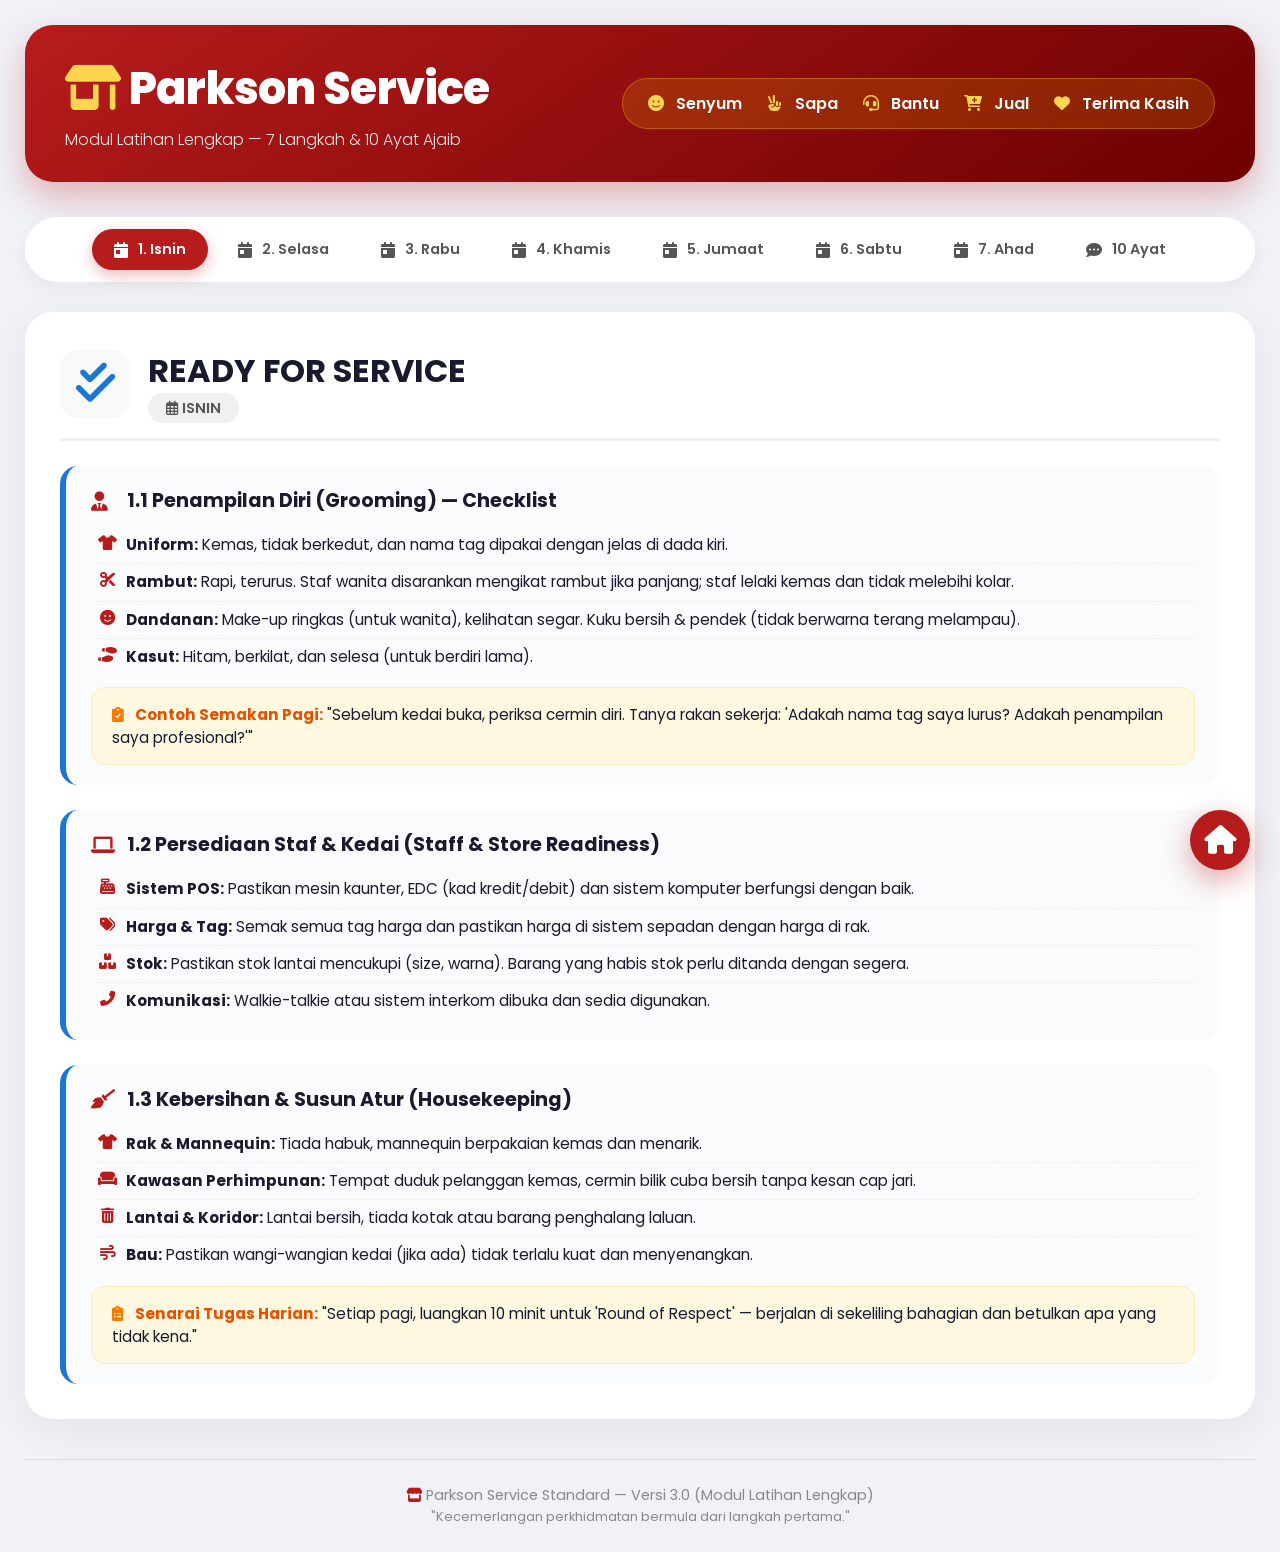
==== 7step.html @ 81b910d2 "Add files via upload" ====
<!DOCTYPE html>
<html lang="ms">
<head>
    <meta charset="UTF-8">
    <meta name="viewport" content="width=device-width, initial-scale=1.0">
    <title>📘 Parkson - Modul Latihan Perkhidmatan (Lengkap)</title>
    <!-- Font Awesome 6 -->
    <link rel="stylesheet" href="https://cdnjs.cloudflare.com/ajax/libs/font-awesome/6.0.0-beta3/css/all.min.css">
    <!-- Google Font: Poppins -->
    <link href="https://fonts.googleapis.com/css2?family=Poppins:wght@300;400;600;700;800&display=swap" rel="stylesheet">
    <style>
        * {
            margin: 0;
            padding: 0;
            box-sizing: border-box;
        }

        body {
            font-family: 'Poppins', sans-serif;
            background: #f0f2f8;
            color: #1a1a2e;
            padding: 25px;
        }

        .container {
            max-width: 1300px;
            margin: 0 auto;
        }

        /* ===== HEADER ===== */
        .hero {
            background: linear-gradient(145deg, #b71c1c 0%, #6d0000 100%);
            border-radius: 28px;
            padding: 30px 40px;
            margin-bottom: 35px;
            color: white;
            box-shadow: 0 15px 35px rgba(183, 28, 28, 0.3);
            display: flex;
            flex-wrap: wrap;
            justify-content: space-between;
            align-items: center;
        }

        .hero-left h1 {
            font-size: 2.8rem;
            font-weight: 800;
            letter-spacing: -1px;
        }
        .hero-left h1 i { color: #ffd54f; }
        .hero-left p { opacity: 0.9; font-weight: 300; margin-top: 5px; }

        .hero-right {
            background: rgba(255, 215, 0, 0.15);
            padding: 12px 25px;
            border-radius: 60px;
            border: 1px solid rgba(255, 215, 0, 0.3);
            font-weight: 600;
            display: flex;
            gap: 25px;
            flex-wrap: wrap;
        }
        .hero-right span i { color: #ffd54f; margin-right: 8px; }

        /* ===== TAB NAVIGATION ===== */
        .tab-nav {
            display: flex;
            flex-wrap: wrap;
            gap: 8px;
            margin-bottom: 30px;
            background: white;
            padding: 12px 20px;
            border-radius: 60px;
            box-shadow: 0 5px 20px rgba(0,0,0,0.05);
            justify-content: center;
        }

        .tab-btn {
            padding: 10px 22px;
            border: none;
            border-radius: 40px;
            background: transparent;
            font-family: 'Poppins', sans-serif;
            font-weight: 600;
            font-size: 0.9rem;
            color: #555;
            cursor: pointer;
            transition: all 0.3s ease;
            display: flex;
            align-items: center;
            gap: 10px;
        }

        .tab-btn i { font-size: 1rem; }
        .tab-btn:hover { background: #f5f5f5; color: #b71c1c; }
        .tab-btn.active {
            background: #b71c1c;
            color: white;
            box-shadow: 0 5px 15px rgba(183, 28, 28, 0.3);
        }

        /* ===== TAB CONTENT (PAGES) ===== */
        .tab-pages {
            background: white;
            border-radius: 28px;
            padding: 35px 35px;
            box-shadow: 0 10px 40px rgba(0,0,0,0.06);
            min-height: 500px;
            display: none;
            animation: fadePage 0.4s ease;
        }

        .tab-pages.active-page { display: block; }

        @keyframes fadePage {
            0% { opacity: 0; transform: translateY(15px); }
            100% { opacity: 1; transform: translateY(0); }
        }

        .page-header {
            display: flex;
            align-items: center;
            gap: 18px;
            border-bottom: 3px solid #f0f0f0;
            padding-bottom: 18px;
            margin-bottom: 25px;
        }

        .page-header .big-icon {
            font-size: 2.8rem;
            width: 70px;
            height: 70px;
            background: #f8f9fa;
            border-radius: 20px;
            display: flex;
            align-items: center;
            justify-content: center;
            color: #b71c1c;
        }

        .page-header h2 { font-size: 2rem; font-weight: 700; }
        .page-header .day-tag {
            background: #f0f0f0;
            padding: 5px 18px;
            border-radius: 40px;
            font-weight: 600;
            font-size: 0.9rem;
            color: #555;
        }

        .page-body {
            display: flex;
            flex-direction: column;
            gap: 25px;
        }

        /* ===== CARD DALAM PAGE ===== */
        .detail-card {
            background: #fafbfc;
            border-radius: 18px;
            padding: 20px 25px;
            border-left: 6px solid #b71c1c;
            transition: 0.2s;
        }

        .detail-card h3 {
            font-size: 1.2rem;
            margin-bottom: 12px;
            display: flex;
            align-items: center;
            gap: 12px;
        }
        .detail-card h3 i { color: #b71c1c; width: 24px; }

        .detail-card ul, .detail-card .grid-2 {
            padding-left: 5px;
            list-style: none;
        }

        .detail-card li {
            padding: 6px 0 6px 30px;
            position: relative;
            line-height: 1.6;
            font-size: 0.95rem;
            border-bottom: 1px dashed #eee;
        }
        .detail-card li:last-child { border-bottom: 0; }
        .detail-card li i {
            position: absolute;
            left: 0;
            top: 8px;
            color: #b71c1c;
            width: 22px;
            text-align: center;
        }

        .example-box {
            background: #fff8e1;
            border-radius: 14px;
            padding: 15px 20px;
            margin-top: 12px;
            border: 1px solid #ffecb3;
            font-size: 0.95rem;
        }
        .example-box strong { color: #e65100; }
        .example-box i { color: #f57c00; margin-right: 8px; }

        .grid-2col {
            display: grid;
            grid-template-columns: 1fr 1fr;
            gap: 15px;
            margin-top: 10px;
        }

        .badge-script {
            background: #e3f2fd;
            padding: 4px 14px;
            border-radius: 30px;
            font-size: 0.8rem;
            font-weight: 600;
            color: #0d47a1;
            display: inline-block;
        }

        /* ===== TABLE UNTUK AYAT ===== */
        .sentence-table {
            width: 100%;
            border-collapse: collapse;
            font-size: 0.95rem;
        }
        .sentence-table th {
            background: #1a1a2e;
            color: white;
            padding: 12px 15px;
            text-align: left;
        }
        .sentence-table td {
            padding: 14px 15px;
            border-bottom: 1px solid #f0f0f0;
            vertical-align: top;
        }
        .sentence-table tr:hover { background: #f8f9ff; }
        .sentence-table .num {
            font-weight: 800;
            color: #b71c1c;
            width: 50px;
        }

        /* ========================== */
        /* BUTANG HOME FLOATING      */
        /* ========================== */
        .home-btn {
            position: fixed;
            bottom: 30px;
            right: 30px;
            background: #b71c1c;
            color: white;
            width: 60px;
            height: 60px;
            border-radius: 50%;
            display: flex;
            align-items: center;
            justify-content: center;
            font-size: 1.8rem;
            box-shadow: 0 10px 30px rgba(183, 28, 28, 0.4);
            text-decoration: none;
            z-index: 999;
            transition: all 0.3s ease;
            border: none;
            cursor: pointer;
        }

        .home-btn:hover {
            background: #7f0000;
            transform: scale(1.1) translateY(-5px);
            box-shadow: 0 15px 40px rgba(183, 28, 28, 0.6);
            color: #ffd54f;
        }

        .home-btn i {
            margin-right: 0;
        }

        /* Tooltip label kecil */
        .home-btn .tooltip {
            position: absolute;
            right: 70px;
            background: #1a1a2e;
            color: white;
            padding: 6px 16px;
            border-radius: 30px;
            font-size: 0.85rem;
            font-weight: 600;
            white-space: nowrap;
            opacity: 0;
            pointer-events: none;
            transition: all 0.3s ease;
        }

        .home-btn:hover .tooltip {
            opacity: 1;
            right: 80px;
        }

        /* ===== RESPONSIVE ===== */
        @media (max-width: 768px) {
            .hero { flex-direction: column; align-items: start; gap: 15px; }
            .hero-left h1 { font-size: 2rem; }
            .tab-nav { border-radius: 30px; gap: 5px; }
            .tab-btn { padding: 8px 14px; font-size: 0.8rem; }
            .tab-pages { padding: 20px 15px; }
            .page-header h2 { font-size: 1.5rem; }
            .grid-2col { grid-template-columns: 1fr; }
            .sentence-table { font-size: 0.85rem; }
            .sentence-table th, .sentence-table td { padding: 10px 8px; }
            .home-btn {
                width: 50px;
                height: 50px;
                font-size: 1.4rem;
                bottom: 20px;
                right: 20px;
            }
            .home-btn .tooltip { display: none; }
        }

        @media print {
            .tab-btn { display: none; }
            .tab-pages { display: block !important; page-break-after: always; }
            .hero { background: #b71c1c !important; -webkit-print-color-adjust: exact; }
            .home-btn { display: none; }
        }
    </style>
</head>
<body>

<div class="container">

    <!-- ===== HEADER ===== -->
    <div class="hero">
        <div class="hero-left">
            <h1><i class="fas fa-store-alt"></i> Parkson Service</h1>
            <p>Modul Latihan Lengkap — 7 Langkah & 10 Ayat Ajaib</p>
        </div>
        <div class="hero-right">
            <span><i class="fas fa-smile"></i> Senyum</span>
            <span><i class="fas fa-hand-peace"></i> Sapa</span>
            <span><i class="fas fa-headset"></i> Bantu</span>
            <span><i class="fas fa-cart-plus"></i> Jual</span>
            <span><i class="fas fa-heart"></i> Terima Kasih</span>
        </div>
    </div>

    <!-- ===== TAB NAVIGATION ===== -->
    <div class="tab-nav" id="tabNav">
        <button class="tab-btn active" data-tab="tab1"><i class="fas fa-calendar-day"></i> 1. Isnin</button>
        <button class="tab-btn" data-tab="tab2"><i class="fas fa-calendar-day"></i> 2. Selasa</button>
        <button class="tab-btn" data-tab="tab3"><i class="fas fa-calendar-day"></i> 3. Rabu</button>
        <button class="tab-btn" data-tab="tab4"><i class="fas fa-calendar-day"></i> 4. Khamis</button>
        <button class="tab-btn" data-tab="tab5"><i class="fas fa-calendar-day"></i> 5. Jumaat</button>
        <button class="tab-btn" data-tab="tab6"><i class="fas fa-calendar-day"></i> 6. Sabtu</button>
        <button class="tab-btn" data-tab="tab7"><i class="fas fa-calendar-day"></i> 7. Ahad</button>
        <button class="tab-btn" data-tab="tab8"><i class="fas fa-comment-dots"></i> 10 Ayat</button>
    </div>

    <!-- ========================================================== -->
    <!-- TAB 1: ISNIN -->
    <!-- ========================================================== -->
    <div class="tab-pages active-page" id="tab1">
        <div class="page-header">
            <div class="big-icon" style="color:#1976d2;"><i class="fas fa-check-double"></i></div>
            <div>
                <h2>READY FOR SERVICE</h2>
                <span class="day-tag"><i class="far fa-calendar-alt"></i> ISNIN</span>
            </div>
        </div>
        <div class="page-body">

            <div class="detail-card" style="border-left-color:#1976d2;">
                <h3><i class="fas fa-user-tie"></i> 1.1 Penampilan Diri (Grooming) — Checklist</h3>
                <ul>
                    <li><i class="fas fa-tshirt"></i> <strong>Uniform:</strong> Kemas, tidak berkedut, dan nama tag dipakai dengan jelas di dada kiri.</li>
                    <li><i class="fas fa-cut"></i> <strong>Rambut:</strong> Rapi, terurus. Staf wanita disarankan mengikat rambut jika panjang; staf lelaki kemas dan tidak melebihi kolar.</li>
                    <li><i class="fas fa-smile"></i> <strong>Dandanan:</strong> Make-up ringkas (untuk wanita), kelihatan segar. Kuku bersih & pendek (tidak berwarna terang melampau).</li>
                    <li><i class="fas fa-shoe-prints"></i> <strong>Kasut:</strong> Hitam, berkilat, dan selesa (untuk berdiri lama).</li>
                </ul>
                <div class="example-box">
                    <i class="fas fa-clipboard-check"></i> <strong>Contoh Semakan Pagi:</strong> "Sebelum kedai buka, periksa cermin diri. Tanya rakan sekerja: 'Adakah nama tag saya lurus? Adakah penampilan saya profesional?'"
                </div>
            </div>

            <div class="detail-card" style="border-left-color:#1976d2;">
                <h3><i class="fas fa-laptop"></i> 1.2 Persediaan Staf & Kedai (Staff & Store Readiness)</h3>
                <ul>
                    <li><i class="fas fa-cash-register"></i> <strong>Sistem POS:</strong> Pastikan mesin kaunter, EDC (kad kredit/debit) dan sistem komputer berfungsi dengan baik.</li>
                    <li><i class="fas fa-tags"></i> <strong>Harga & Tag:</strong> Semak semua tag harga dan pastikan harga di sistem sepadan dengan harga di rak.</li>
                    <li><i class="fas fa-boxes"></i> <strong>Stok:</strong> Pastikan stok lantai mencukupi (size, warna). Barang yang habis stok perlu ditanda dengan segera.</li>
                    <li><i class="fas fa-phone-alt"></i> <strong>Komunikasi:</strong> Walkie-talkie atau sistem interkom dibuka dan sedia digunakan.</li>
                </ul>
            </div>

            <div class="detail-card" style="border-left-color:#1976d2;">
                <h3><i class="fas fa-broom"></i> 1.3 Kebersihan & Susun Atur (Housekeeping)</h3>
                <ul>
                    <li><i class="fas fa-tshirt"></i> <strong>Rak & Mannequin:</strong> Tiada habuk, mannequin berpakaian kemas dan menarik.</li>
                    <li><i class="fas fa-couch"></i> <strong>Kawasan Perhimpunan:</strong> Tempat duduk pelanggan kemas, cermin bilik cuba bersih tanpa kesan cap jari.</li>
                    <li><i class="fas fa-trash-alt"></i> <strong>Lantai & Koridor:</strong> Lantai bersih, tiada kotak atau barang penghalang laluan.</li>
                    <li><i class="fas fa-wind"></i> <strong>Bau:</strong> Pastikan wangi-wangian kedai (jika ada) tidak terlalu kuat dan menyenangkan.</li>
                </ul>
                <div class="example-box">
                    <i class="fas fa-clipboard-list"></i> <strong>Senarai Tugas Harian:</strong> "Setiap pagi, luangkan 10 minit untuk 'Round of Respect' — berjalan di sekeliling bahagian dan betulkan apa yang tidak kena."
                </div>
            </div>

        </div>
    </div>

    <!-- ========================================================== -->
    <!-- TAB 2: SELASA -->
    <!-- ========================================================== -->
    <div class="tab-pages" id="tab2">
        <div class="page-header">
            <div class="big-icon" style="color:#00897b;"><i class="fas fa-handshake"></i></div>
            <div>
                <h2>ACKNOWLEDGE & GREET</h2>
                <span class="day-tag"><i class="far fa-calendar-alt"></i> SELASA</span>
            </div>
        </div>
        <div class="page-body">

            <div class="detail-card" style="border-left-color:#00897b;">
                <h3><i class="fas fa-eye"></i> 2.1 Prinsip E.S.G (Wajib!)</h3>
                <div class="grid-2col">
                    <div style="background:#e0f2f1; border-radius:12px; padding:15px;">
                        <h4 style="color:#00695c;"><i class="fas fa-eye"></i> E = Eye Contact</h4>
                        <p style="font-size:0.9rem;">Hubungan mata selama <strong>3-5 saat</strong> semasa menyapa. Ini menunjukkan keyakinan dan tumpuan kepada pelanggan.</p>
                    </div>
                    <div style="background:#fff8e1; border-radius:12px; padding:15px;">
                        <h4 style="color:#e65100;"><i class="fas fa-smile"></i> S = Smile</h4>
                        <p style="font-size:0.9rem;">Senyuman yang tulus (menampakkan gigi). Senyuman memecah kebekuan dan membuat pelanggan selesa.</p>
                    </div>
                    <div style="background:#e8f5e9; border-radius:12px; padding:15px;">
                        <h4 style="color:#1b5e20;"><i class="fas fa-hand-peace"></i> G = Greet</h4>
                        <p style="font-size:0.9rem;">Sapa dengan <strong>intonasi yang ceria</strong>. Suara perlu jelas dan mesra, tidak terlalu kuat atau perlahan.</p>
                    </div>
                </div>
                <div class="example-box">
                    <i class="fas fa-comment-dots"></i> <strong>Skrip:</strong> "Good morning Sir/Ms.! <i class="fas fa-smile"></i> How may I help you today?" (Sambil senyum dan pandang mata).
                </div>
            </div>

            <div class="detail-card" style="border-left-color:#00897b;">
                <h3><i class="fas fa-users-cog"></i> 2.2 Pengurusan Barisan (Queue Management) — Tindakan Segera</h3>
                <ul>
                    <li><i class="fas fa-user"></i> <strong>1 – 3 pelanggan:</strong> Tiada tindakan. Fokus pada perkhidmatan semasa.</li>
                    <li><i class="fas fa-user-friends"></i> <strong>4 – 5 pelanggan:</strong> <span class="badge-script">SOP</span> Maklumkan Penyelia: "Encik, kaunter ke-4 semakin panjang. Boleh minta bantuan buka kaunter baru?"</li>
                    <li><i class="fas fa-users"></i> <strong>6 – 8 pelanggan:</strong> <span class="badge-script">Segera</span> Buka kaunter tambahan. Jika perlu, panggil 'Packer' untuk bantu membungkus barang dan mempercepatkan urusan.</li>
                </ul>
                <div class="example-box">
                    <i class="fas fa-arrow-right"></i> <strong>Contoh Situasi:</strong> "Jika nampak 5 orang beratur, ucap: 'Maaf atas penantian. Saya akan buka kaunter baru dalam masa 1 minit.' Pelanggan akan rasa dihargai."
                </div>
            </div>

            <div class="detail-card" style="border-left-color:#00897b;">
                <h3><i class="fas fa-heart"></i> 2.3 Ucap Terima Kasih Dengan Tulus</h3>
                <ul>
                    <li><i class="fas fa-arrow-right"></i> Selepas selesai urusan, sentiasa ucap: <strong>"Thank you, please come again"</strong>.</li>
                    <li><i class="fas fa-arrow-right"></i> Jika pelanggan membuat pembelian besar, tambah: "Terima kasih atas kepercayaan anda. Selamat menikmati hari!"</li>
                </ul>
            </div>

        </div>
    </div>

    <!-- ========================================================== -->
    <!-- TAB 3: RABU -->
    <!-- ========================================================== -->
    <div class="tab-pages" id="tab3">
        <div class="page-header">
            <div class="big-icon" style="color:#7b1fa2;"><i class="fas fa-search"></i></div>
            <div>
                <h2>IDENTIFY NEEDS</h2>
                <span class="day-tag"><i class="far fa-calendar-alt"></i> RABU</span>
            </div>
        </div>
        <div class="page-body">

            <div class="detail-card" style="border-left-color:#7b1fa2;">
                <h3><i class="fas fa-question-circle"></i> 3.1 Teknik 5W1H — Soalan Untuk Mencungkil Keperluan</h3>
                <ul>
                    <li><i class="fas fa-user"></i> <strong>Who (Siapa):</strong> "Siapa yang akan guna ini?" (Contoh: hadiah untuk ibu, baju untuk teman lelaki).</li>
                    <li><i class="fas fa-tshirt"></i> <strong>What (Apa):</strong> "Apa jenis/bahan yang anda cari? Formal atau kasual?"</li>
                    <li><i class="fas fa-clock"></i> <strong>When (Bila):</strong> "Bila anda perlu guna ini? (Contoh: majlis malam ini, percutian minggu depan)."</li>
                    <li><i class="fas fa-map-pin"></i> <strong>Where (Di mana):</strong> "Di mana anda akan guna ini? (Pejabat, pantai, luar negara)."</li>
                    <li><i class="fas fa-question"></i> <strong>Why (Kenapa):</strong> "Kenapa anda pilih warna/saiz ini?" (Untuk faham motivasi).</li>
                    <li><i class="fas fa-tools"></i> <strong>How (Bagaimana):</strong> "Bagaimana anda akan padankan dengan barang sedia ada?"</li>
                </ul>
                <div class="example-box">
                    <i class="fas fa-bullseye"></i> <strong>Contoh Praktikal:</strong> "Pelanggan cari beg tangan. Tanya: 'Who are you purchasing for today?' Jika dia kata 'Untuk isteri', kita tanya: 'What color does she usually wear?' — Terus Zero Down ke pilihan!"
                </div>
            </div>

            <div class="detail-card" style="border-left-color:#7b1fa2;">
                <h3><i class="fas fa-crosshairs"></i> 3.2 Teknik "Zero Down" — Pilih Yang Paling Sesuai</h3>
                <ul>
                    <li><i class="fas fa-arrow-right"></i> Daripada banyak pilihan, <strong>tapis</strong> ke 2-3 pilihan terbaik sahaja. Jangan bagi terlalu banyak pilihan (akan kelirukan).</li>
                    <li><i class="fas fa-arrow-right"></i> Contoh: "Daripada 20 jenis jam tangan, saya rasa 3 ini paling sesuai dengan gaya formal anda. Mana satu menarik minat?"</li>
                </ul>
            </div>

            <div class="detail-card" style="border-left-color:#7b1fa2;">
                <h3><i class="fas fa-user-check"></i> 3.3 Jika Pelanggan Hanya Melihat-Lihat (Just Browsing)</h3>
                <ul>
                    <li><i class="fas fa-arrow-right"></i> Jangan paksa. Beri ruang.</li>
                    <li><i class="fas fa-arrow-right"></i> <strong>Skrip:</strong> "I'm Nabila. I will be here if you need me." (Sambil senyum dan undur sedikit).</li>
                    <li><i class="fas fa-arrow-right"></i> Tambah: "Saya akan berada di kaunter ini. Jika ada apa-apa yang anda perlukan, hanya panggil saya."</li>
                </ul>
                <div class="example-box">
                    <i class="fas fa-lightbulb"></i> <strong>Tip:</strong> Pelanggan yang 'tengok-tengok' selalunya akan membeli jika kita tidak mendesak. Mereka perlukan masa.
                </div>
            </div>

        </div>
    </div>

    <!-- ========================================================== -->
    <!-- TAB 4: KHAMIS -->
    <!-- ========================================================== -->
    <div class="tab-pages" id="tab4">
        <div class="page-header">
            <div class="big-icon" style="color:#f57c00;"><i class="fas fa-brain"></i></div>
            <div>
                <h2>ADVISE SOLUTION</h2>
                <span class="day-tag"><i class="far fa-calendar-alt"></i> KHAMIS</span>
            </div>
        </div>
        <div class="page-body">

            <div class="detail-card" style="border-left-color:#f57c00;">
                <h3><i class="fas fa-ear-listen"></i> 4.1 Kemahiran Mendengar Aktif</h3>
                <ul>
                    <li><i class="fas fa-check-circle"></i> <strong>Isyarat Badan:</strong> Anggukkan kepala, condong ke hadapan, dan jangan bersilang tangan.</li>
                    <li><i class="fas fa-comment"></i> <strong>Respons Lisan:</strong> Gunakan frasa seperti "Yes", "I see", "I understand", "Betul tu".</li>
                    <li><i class="fas fa-arrow-right"></i> Ulang balik keperluan pelanggan untuk pengesahan: "Jadi anda cari kasut yang ringan dan tahan lasak, betul?"</li>
                </ul>
            </div>

            <div class="detail-card" style="border-left-color:#f57c00;">
                <h3><i class="fas fa-chalkboard-user"></i> 4.2 Demonstrasi & Menonjolkan Manfaat (BENEFITS)</h3>
                <ul>
                    <li><i class="fas fa-arrow-right"></i> <strong>Jangan sekadar baca spec.</strong> Tunjukkan bagaimana produk itu memudahkan hidup pelanggan.</li>
                    <li><i class="fas fa-arrow-right"></i> Contoh: "Krim ini bukan saja melembapkan (ciri), tetapi ia akan memastikan kulit anda kekal anjal dan berseri sepanjang hari di pejabat berhawa dingin (manfaat)."</li>
                    <li><i class="fas fa-arrow-right"></i> Biarkan pelanggang <strong>sentuh/rasa</strong> sendiri (untuk fabrik, tekstur, berat).</li>
                </ul>
                <div class="example-box">
                    <i class="fas fa-tag"></i> <strong>Pengetahuan Produk Wajib:</strong> Cara guna, Negara asal, Cara penjagaan (cucian), Jenis fabrik, Harga, dan Kualiti.
                </div>
            </div>

            <div class="detail-card" style="border-left-color:#f57c00;">
                <h3><i class="fas fa-handshake"></i> 4.3 Menangani Bantahan (Objection Handling)</h3>
                <ul>
                    <li><i class="fas fa-dollar-sign"></i> <strong>"Terlalu mahal."</strong> — "Saya faham. Namun, bahan ini tahan lasak dan tahan 5 tahun, berbanding yang murah perlu tukar setiap tahun."</li>
                    <li><i class="fas fa-palette"></i> <strong>"Warna tak sesuai."</strong> — "Kami ada warna lain. Saya tunjukkan warna maroon yang lebih gelap, mungkin itu lebih sesuai dengan tone kulit anda."</li>
                    <li><i class="fas fa-ruler"></i> <strong>"Saiz tak ada."</strong> — "Saya boleh semak stok di gudang atau cawangan lain. Saya akan call supervisor untuk bantu."</li>
                </ul>
                <div class="example-box">
                    <i class="fas fa-robot"></i> <strong>Formula Ajaib:</strong> Empati (Saya faham) + Sebab (Kerana...) + Tawaran Penyelesaian (Saya cadangkan...).
                </div>
            </div>

        </div>
    </div>

    <!-- ========================================================== -->
    <!-- TAB 5: JUMAAT -->
    <!-- ========================================================== -->
    <div class="tab-pages" id="tab5">
        <div class="page-header">
            <div class="big-icon" style="color:#d81b60;"><i class="fas fa-plus-circle"></i></div>
            <div>
                <h2>PLUS SELLING</h2>
                <span class="day-tag"><i class="far fa-calendar-alt"></i> JUMAAT</span>
            </div>
        </div>
        <div class="page-body">

            <div class="detail-card" style="border-left-color:#d81b60;">
                <h3><i class="fas fa-link"></i> 5.1 Teknik Jualan Tambahan (Cross-Sell & Up-Sell)</h3>
                <ul>
                    <li><i class="fas fa-arrow-right"></i> <strong>Cross-Sell:</strong> Tawarkan barang pelengkap. "Baju ini sangat cantik. Kami ada tali pinggang kulit yang padan dengan sempurna."</li>
                    <li><i class="fas fa-arrow-right"></i> <strong>Up-Sell:</strong> Tawarkan versi lebih baik. "Kasut ini bagus, tapi versi 'Premium' ini ada teknologi kusyen tambahan untuk keselesaan maksimum."</li>
                </ul>
                <div class="example-box">
                    <i class="fas fa-gift"></i> <strong>Galakkan Dengan Promosi:</strong> "Jika anda beli dua, anda layak untuk baucar RM20!" atau "Dengan pembelian ini, anda dapat Gift with Purchase (GWP) percuma!"
                </div>
            </div>

            <div class="detail-card" style="border-left-color:#d81b60;">
                <h3><i class="fas fa-credit-card"></i> 5.2 Kelebihan Kad Parkson (Daftar PERCUMA!)</h3>
                <ul>
                    <li><i class="fas fa-arrow-right"></i> <strong>Diskaun Eksklusif:</strong> Nikmati diskaun awal untuk ahli.</li>
                    <li><i class="fas fa-arrow-right"></i> <strong>Kumpul Mata (Tier):</strong> Semakin banyak belanja, semakin tinggi tier (Silver, Gold, Platinum). Lebih tinggi tier, lebih banyak keistimewaan.</li>
                    <li><i class="fas fa-arrow-right"></i> <strong>Guna di Luar Negara:</strong> Berlaku di Malaysia, China, Vietnam, Indonesia & Myanmar.</li>
                    <li><i class="fas fa-arrow-right"></i> <strong>Bonuslink:</strong> Dapatkan mata Bonuslink serentak!</li>
                </ul>
                <div class="example-box">
                    <i class="fas fa-gem"></i> <strong>Tier Structure (Contoh):</strong> Silver (0-1000), Gold (1001-5000), Platinum (5001+) — setiap tier ada hari beli-belah istimewa dan baucar hari jadi.
                </div>
            </div>

            <div class="detail-card" style="border-left-color:#d81b60;">
                <h3><i class="fas fa-bullhorn"></i> 5.3 Promosi Lain Yang Boleh Ditawarkan</h3>
                <ul>
                    <li><i class="fas fa-ticket-alt"></i> Baucar Promosi bermusim (Hari Raya, Tahun Baru, Jualan Besar).</li>
                    <li><i class="fas fa-hand-holding-usd"></i> Purchase with Purchase (PWP) — Beli pada harga istimewa untuk barang tertentu.</li>
                    <li><i class="fas fa-calendar-check"></i> Promosi di bahagian lain (cth: Bahagian Kanak-kanak, Peralatan Rumah).</li>
                </ul>
            </div>

        </div>
    </div>

    <!-- ========================================================== -->
    <!-- TAB 6: SABTU -->
    <!-- ========================================================== -->
    <div class="tab-pages" id="tab6">
        <div class="page-header">
            <div class="big-icon" style="color:#2e7d32;"><i class="fas fa-hand-holding-usd"></i></div>
            <div>
                <h2>CLOSE THE SALE</h2>
                <span class="day-tag"><i class="far fa-calendar-alt"></i> SABTU</span>
            </div>
        </div>
        <div class="page-body">

            <div class="detail-card" style="border-left-color:#2e7d32;">
                <h3><i class="fas fa-bullseye"></i> 6.1 Kenal Pasti Isyarat Positif (Buying Signals)</h3>
                <ul>
                    <li><i class="fas fa-arrow-right"></i> <strong>Verbal:</strong> "Berapa harga ni?", "Ada warna lain?", "Boleh tahan lama ke?"</li>
                    <li><i class="fas fa-arrow-right"></i> <strong>Non-Verbal:</strong> Pelanggang memegang produk lama, melihat cermin dengan teliti, atau mengangguk-angguk.</li>
                    <li><i class="fas fa-arrow-right"></i> Jika nampak isyarat ini, <strong>jangan lepaskan</strong> peluang!</li>
                </ul>
                <div class="example-box">
                    <i class="fas fa-check-circle" style="color:#2e7d32;"></i> <strong>Tindakan:</strong> "Nampaknya anda memang sukakannya. Jom saya bawa ke kaunter bayar."
                </div>
            </div>

            <div class="detail-card" style="border-left-color:#2e7d32;">
                <h3><i class="fas fa-check-double"></i> 6.2 Teknik Menutup Jualan (Closing Techniques)</h3>
                <ul>
                    <li><i class="fas fa-arrow-right"></i> <strong>Alternative Choice Close:</strong> "Anda nak yang merah atau biru?" (Anggap dia sudah beli).</li>
                    <li><i class="fas fa-arrow-right"></i> <strong>Summary Close:</strong> "Jadi kita ambil baju ini, tali pinggang, dan kasut. Saya bungkuskan semuanya ya?"</li>
                    <li><i class="fas fa-arrow-right"></i> <strong>Urgency Close:</strong> "Stok untuk saiz ini sangat terhad. Lebih baik kita ambil sekarang."</li>
                </ul>
            </div>

            <div class="detail-card" style="border-left-color:#2e7d32;">
                <h3><i class="fas fa-route"></i> 6.3 Proses Ke Kaunter Bayar</h3>
                <ul>
                    <li><i class="fas fa-arrow-right"></i> <strong>Skrip:</strong> "Please follow me to the cashier counter Sir/Ms."</li>
                    <li><i class="fas fa-arrow-right"></i> Berjalan di <strong>sisi</strong> pelanggan (bukan di depan atau belakang terlalu jauh).</li>
                    <li><i class="fas fa-arrow-right"></i> Jika kaunter sibuk, katakan: "Sila tunggu sebentar, saya akan pastikan kaunter cepat."</li>
                </ul>
            </div>

        </div>
    </div>

    <!-- ========================================================== -->
    <!-- TAB 7: AHAD -->
    <!-- ========================================================== -->
    <div class="tab-pages" id="tab7">
        <div class="page-header">
            <div class="big-icon" style="color:#c62828;"><i class="fas fa-concierge-bell"></i></div>
            <div>
                <h2>POST SALE SERVICE</h2>
                <span class="day-tag"><i class="far fa-calendar-alt"></i> AHAD</span>
            </div>
        </div>
        <div class="page-body">

            <div class="detail-card" style="border-left-color:#c62828;">
                <h3><i class="fas fa-list"></i> 7.1 Senarai Perkhidmatan Selepas Jualan</h3>
                <ul>
                    <li><i class="fas fa-suitcase"></i> <strong>Porter Service:</strong> Bantu bawa barang ke kereta. <span class="badge-script">SOP</span> Tanya: "Encik, perlukan bantuan ke kereta?"</li>
                    <li><i class="fas fa-user-friends"></i> <strong>Escort Service:</strong> Teman pelanggan ke bahagian lain atau pintu keluar.</li>
                    <li><i class="fas fa-cut"></i> <strong>Alteration:</strong> Perkhidmatan ubah suai pakaian (tempoh 3 hari bekerja, caj bergantung pada jenis ubah suai).</li>
                    <li><i class="fas fa-exchange-alt"></i> <strong>Return & Exchange:</strong> Polisi: 14 hari dengan resit asal, barang tidak digunakan dan tag masih ada.</li>
                    <li><i class="fas fa-gift"></i> <strong>Gift Wrapping:</strong> Pembalutan hadiah percuma untuk ahli Kad Parkson (atau caj minima untuk bukan ahli).</li>
                    <li><i class="fas fa-truck"></i> <strong>Delivery Service:</strong> Penghantaran dalam radius 5km (caj mengikut jarak), tempoh 1-2 hari bekerja.</li>
                    <li><i class="fas fa-shield-alt"></i> <strong>Warranty & Guarantee:</strong> Waranti 1 tahun untuk barangan elektronik/aksesori terpilih.</li>
                    <li><i class="fas fa-umbrella"></i> <strong>Umbrella Service:</strong> Pinjaman payung percuma jika hujan (deposit dikembalikan).</li>
                    <li><i class="fas fa-wheelchair"></i> <strong>Wheel Chair:</strong> Kerusi roda disediakan di pintu masuk utama (booking awal disarankan).</li>
                </ul>
            </div>

            <div class="detail-card" style="border-left-color:#c62828;">
                <h3><i class="fas fa-star"></i> 7.2 Cara Menawarkan Perkhidmatan</h3>
                <ul>
                    <li><i class="fas fa-arrow-right"></i> Semasa pembayaran: "Encik, adakah anda ingin kami balutkan hadiah ini secara percuma?"</li>
                    <li><i class="fas fa-arrow-right"></i> Selepas pembayaran: "Jika ada sebarang isu, anda boleh kembali dalam masa 14 hari untuk pertukaran."</li>
                    <li><i class="fas fa-arrow-right"></i> Jika hujan: "Nampaknya hujan di luar. Izinkan saya pinjamkan payung Parkson untuk anda."</li>
                </ul>
                <div class="example-box">
                    <i class="fas fa-heart" style="color:#c62828;"></i> <strong>Kesan:</strong> Perkhidmatan ini mencipta 'WOW Factor' dan membuat pelanggan datang lagi.
                </div>
            </div>

        </div>
    </div>

    <!-- ========================================================== -->
    <!-- TAB 8: 10 AYAT -->
    <!-- ========================================================== -->
    <div class="tab-pages" id="tab8">
        <div class="page-header">
            <div class="big-icon" style="color:#ffd54f; background:#1a1a2e;"><i class="fas fa-comment-dots"></i></div>
            <div>
                <h2>10 Ayat Ajaib Perkhidmatan</h2>
                <span class="day-tag"><i class="fas fa-star"></i> Wajib Hafal & Amalkan</span>
            </div>
        </div>
        <div class="page-body">

            <div class="detail-card" style="border-left-color:#ffd54f; background:#fefefe;">
                <h3><i class="fas fa-book-open"></i> Panduan Penggunaan Mengikut Situasi</h3>
                <table class="sentence-table">
                    <thead>
                        <tr>
                            <th>#</th>
                            <th>Ayat</th>
                            <th>Bila & Cara Guna (Contoh Situasi)</th>
                        </tr>
                    </thead>
                    <tbody>
                        <tr>
                            <td class="num">1</td>
                            <td><strong>Good morning Sir / Madam</strong></td>
                            <td>Sentiasa di awal pertemuan. Jika petang, ganti "Good afternoon". <br> <i class="fas fa-arrow-right" style="color:#b71c1c;"></i> <em>Contoh: "Good morning Sir! Selamat datang ke Parkson."</em></td>
                        </tr>
                        <tr>
                            <td class="num">2</td>
                            <td><strong>How may I help you?</strong></td>
                            <td>Soalan pembuka untuk tahu keperluan. Gunakan nada mesra. <br> <i class="fas fa-arrow-right" style="color:#b71c1c;"></i> <em>Contoh: "How may I help you today? Cari hadiah atau untuk sendiri?"</em></td>
                        </tr>
                        <tr>
                            <td class="num">3</td>
                            <td><strong>Let me show you</strong></td>
                            <td>Semasa membawa pelanggan ke produk. <br> <i class="fas fa-arrow-right" style="color:#b71c1c;"></i> <em>Contoh: "Let me show you koleksi terbaru kami di sini."</em></td>
                        </tr>
                        <tr>
                            <td class="num">4</td>
                            <td><strong>I am ______. I will be here if you need me</strong></td>
                            <td>Perkenalkan nama untuk perkhidmatan peribadi. <br> <i class="fas fa-arrow-right" style="color:#b71c1c;"></i> <em>Contoh: "I am Sarah. I will be here if you need me." (Sambil undur).</em></td>
                        </tr>
                        <tr>
                            <td class="num">5</td>
                            <td><strong>Please wait</strong></td>
                            <td>Guna jika perlu tinggalkan pelanggan sekejap (ambil stok, semak harga). <br> <i class="fas fa-arrow-right" style="color:#b71c1c;"></i> <em>Contoh: "Please wait sekejap ya, saya semak stok di belakang."</em></td>
                        </tr>
                        <tr>
                            <td class="num">6</td>
                            <td><strong>I will call my Supervisor or I will take the stock for you</strong></td>
                            <td>Tunjukkan inisiatif untuk selesaikan isu (contoh: barang tak ada, perlu kelulusan). <br> <i class="fas fa-arrow-right" style="color:#b71c1c;"></i> <em>Contoh: "Stok warna ini habis. I will call my Supervisor untuk cek cawangan lain."</em></td>
                        </tr>
                        <tr>
                            <td class="num">7</td>
                            <td><strong>Thank you for waiting</strong></td>
                            <td>Sentiasa ucap bila kembali selepas membuat pelanggan menunggu. <br> <i class="fas fa-arrow-right" style="color:#b71c1c;"></i> <em>Contoh: "Thank you for waiting. Saya dah jumpa stoknya!"</em></td>
                        </tr>
                        <tr>
                            <td class="num">8</td>
                            <td><strong>I am sorry</strong></td>
                            <td>Guna jika ada kesilapan atau kekecewaan (contoh: barang rosak, sistem down). <br> <i class="fas fa-arrow-right" style="color:#b71c1c;"></i> <em>Contoh: "I am sorry, sistem kami sedang down. Boleh tunggu sekejap?"</em></td>
                        </tr>
                        <tr>
                            <td class="num">9</td>
                            <td><strong>Please follow me to the cashier counter</strong></td>
                            <td>Semasa membawa pelanggan ke kaunter bayar. <br> <i class="fas fa-arrow-right" style="color:#b71c1c;"></i> <em>Contoh: "Please follow me to the cashier counter, jom saya bantu uruskan pembayaran."</em></td>
                        </tr>
                        <tr>
                            <td class="num">10</td>
                            <td><strong>Thank you, please come again</strong></td>
                            <td>Ucapan penutup yang wajib. <br> <i class="fas fa-arrow-right" style="color:#b71c1c;"></i> <em>Contoh: "Thank you, please come again! Jumpa lagi."</em></td>
                        </tr>
                    </tbody>
                </table>
                <div class="example-box" style="margin-top:20px;">
                    <i class="fas fa-flag-checkered"></i> <strong>Cabaran 30 Hari:</strong> Amalkan 1 ayat baru setiap hari. Pada hari ke-10, anda sudah menguasai kesemuanya!
                </div>
            </div>

        </div>
    </div>

    <!-- ===== FOOTER ===== -->
    <div style="text-align:center; margin-top:40px; color:#888; font-size:0.9rem; border-top:1px solid #ddd; padding-top:25px;">
        <i class="fas fa-store" style="color:#b71c1c;"></i> Parkson Service Standard — Versi 3.0 (Modul Latihan Lengkap)
        <br><span style="font-size:0.8rem;">"Kecemerlangan perkhidmatan bermula dari langkah pertama."</span>
    </div>

</div>

<!-- ===== BUTANG HOME (FLOATING) ===== -->
<a href="https://parkson127.github.io/all/" class="home-btn" id="homeButton" title="Kembali ke Laman Utama">
    <i class="fas fa-home"></i>
    <span class="tooltip">🏠 Laman Utama</span>
</a>

<!-- ===== JAVASCRIPT UNTUK TAB & HOME BUTTON ===== -->
<script>
    document.addEventListener('DOMContentLoaded', function() {
        // ---- Fungsi Tab ----
        const buttons = document.querySelectorAll('.tab-btn');
        const pages = document.querySelectorAll('.tab-pages');

        buttons.forEach(btn => {
            btn.addEventListener('click', function() {
                buttons.forEach(b => b.classList.remove('active'));
                pages.forEach(p => p.classList.remove('active-page'));

                this.classList.add('active');
                const targetId = this.getAttribute('data-tab');
                const targetPage = document.getElementById(targetId);
                if (targetPage) {
                    targetPage.classList.add('active-page');
                }

                document.querySelector('.tab-pages').scrollIntoView({
                    behavior: 'smooth',
                    block: 'start'
                });
            });
        });

        // ---- Butang Home: Jika di laman yang sama, scroll ke atas; jika di laman lain, ikut link ----
        const homeBtn = document.getElementById('homeButton');
        homeBtn.addEventListener('click', function(e) {
            // Jika URL semasa adalah parkson127.github.io (atau localhost), kita boleh scroll ke atas
            // Tapi biar dia ikut href untuk ke root.
            // Tapi kita tambah logic: jika berada di root, scroll ke atas.
            if (window.location.href === 'https://parkson127.github.io/all/' || window.location.href === 'https://parkson127.github.io/all') {
                e.preventDefault(); // elak reload
                window.scrollTo({ top: 0, behavior: 'smooth' });
            }
            // Jika tidak, dia akan bawa ke https://parkson127.github.io/ (fungsi asal link)
        });
    });
</script>

</body>
</html>
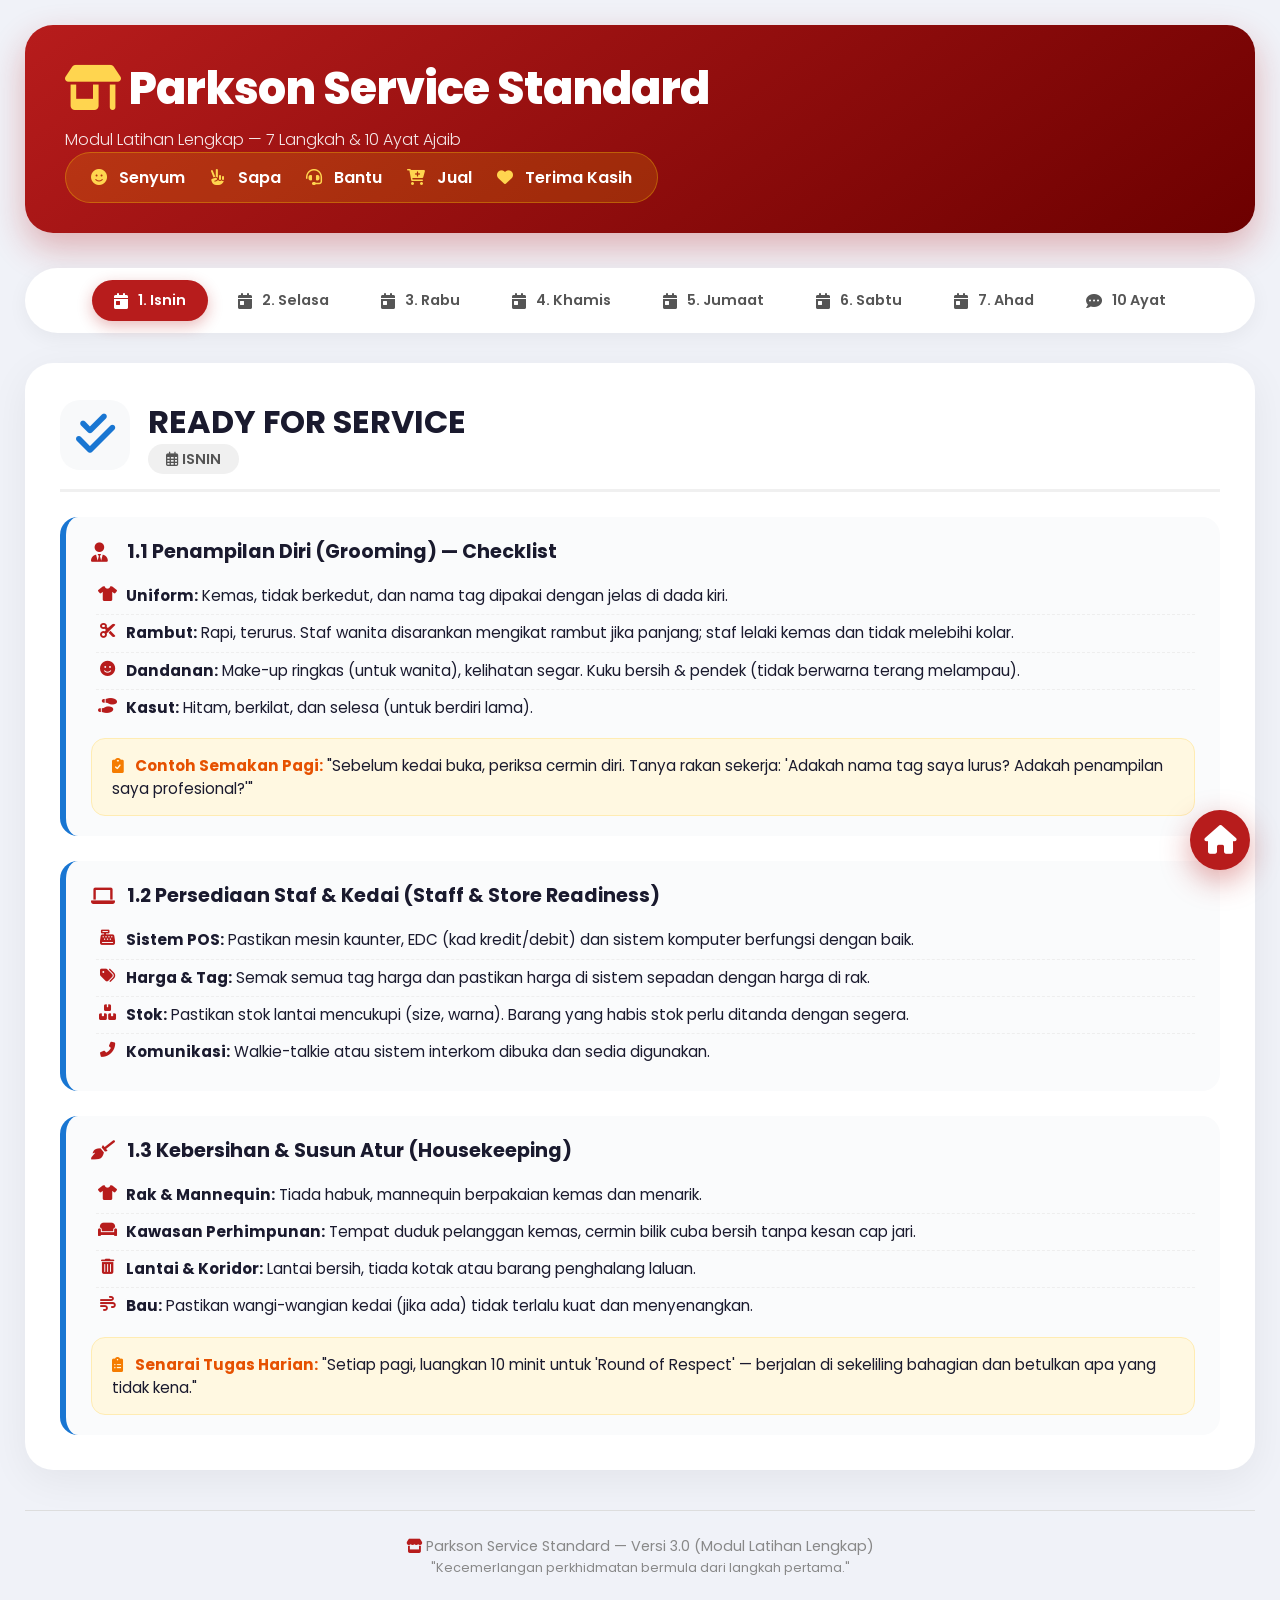
==== commit 676332b0: "Update print statement from 'Hello' to 'Goodbye'" ====
--- a/7step.html
+++ b/7step.html
@@ -337,7 +337,7 @@
     <!-- ===== HEADER ===== -->
     <div class="hero">
         <div class="hero-left">
-            <h1><i class="fas fa-store-alt"></i> Parkson Service</h1>
+            <h1><i class="fas fa-store-alt"></i> Parkson Service Standard </h1>
             <p>Modul Latihan Lengkap — 7 Langkah & 10 Ayat Ajaib</p>
         </div>
         <div class="hero-right">
@@ -848,4 +848,4 @@
 </script>
 
 </body>
-</html>+</html>
